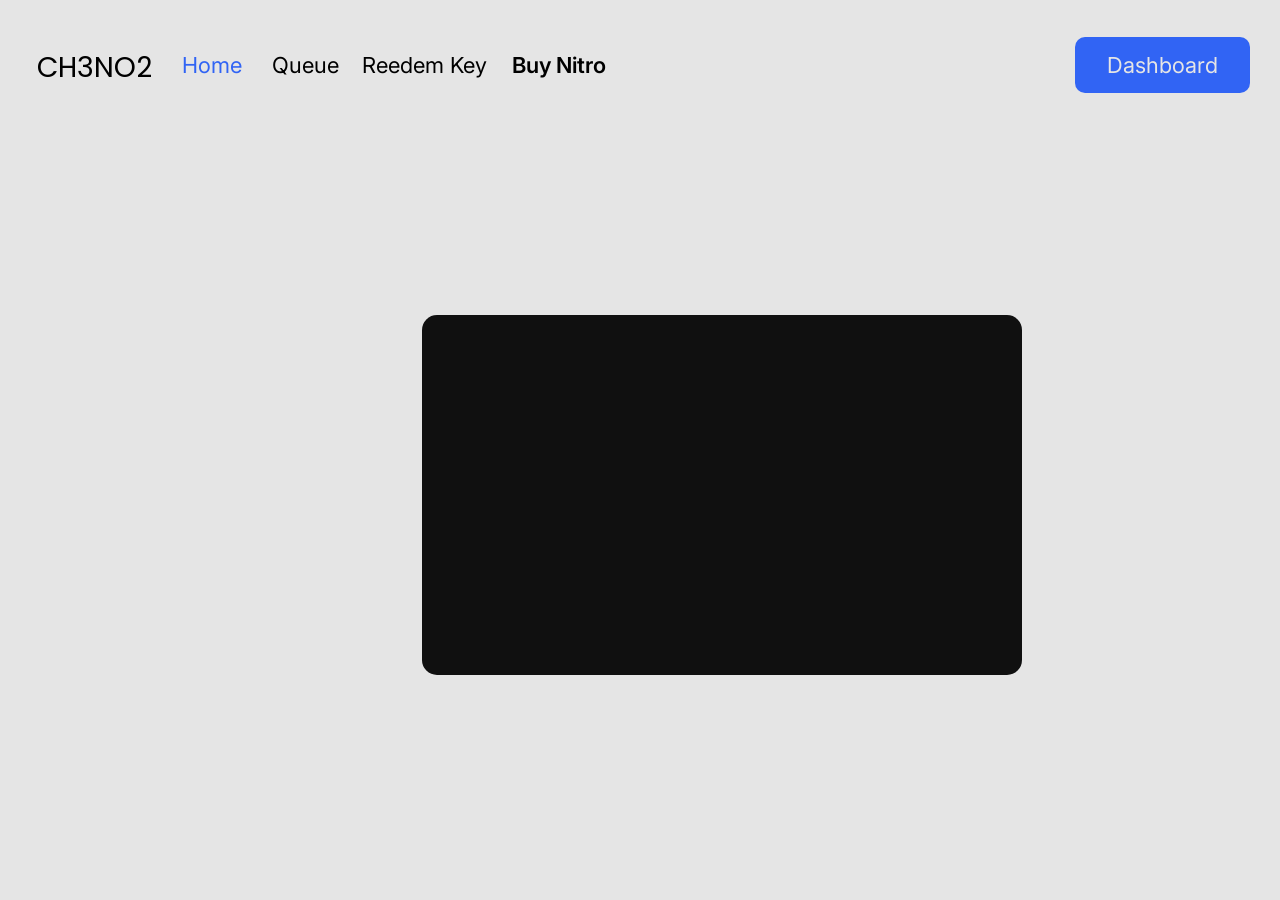
==== buy/buy.html @ 6c066464 "Add files via upload" ====
<!DOCTYPE html>
<html lang="en">
  <head>
    <meta charset="utf-8">
    <meta name="viewport" content="width=device-width, initial-scale=1.0">
    <meta name="description" content="">
    <meta name="author" content="">
    <title>Nitromethane</title>
    <link rel="stylesheet" href="style.css">
   </head>

<body>
    <div>
        <a class="home" href="/nitro/index.html">Home</a>
    </div>
    <div>
        <p class="logo">CH3NO2</p>
    </div>
    </div>
    <a class="login" href="/nitro/dashboard/dashboard.html">Dashboard</a>
    </div>
    <div>
    <a class="redeem" href="/nitro/key/redeem.html">Reedem Key</a>
    <a class="queue" href = "/nitro/queue/queue.html">Queue</a>
    <a class = "buy" href="/nitro/buy/buy.html">Buy Nitro</a>
    </div>
    <div class="key">

    </div>
</body>
</html>
---- buy/style.css ----
@import url('https://fonts.googleapis.com/css2?family=Inter:wght@600&display=swap');
@import url('https://fonts.googleapis.com/css2?family=Inter:wght@600&family=Poppins:wght@600&display=swap');

body {
    background-color: #E5E5E5;
    width:100%;
    margin: 0;
    height:100%
}

.logo {
    font-family: 'Poppins', sans-serif;
    position: absolute;
    top: 4px;
    left: 5px;
    background-color: #e5e5e500; /* Green */
    color: rgb(0, 0, 0);
    text-align: center;
    font-size: 28px;
    border-radius: 10px;
    padding: 15px 32px;
}

.home{
    font-family: 'Inter', sans-serif;
    position: absolute;
    left: 150px;
    top: 37px;
    background-color: #E5E5E5; /* Green */
    color: #3164F4;
    text-align: center;
    font-size: 22px;
    padding: 15px 32px;
    text-decoration: none;
}

.login {
    font-family: 'Inter', sans-serif;
    position: absolute;
    right: 30px;
    top: 37px;
    background-color: #3164F4; /* Green */
    color: #E5E5E5;
    padding: 15px 32px;
    text-align: center;
    font-size: 22px;
    border-radius: 10px;
    text-decoration: none;
}

.redeem {
    font-family: 'Inter', sans-serif;
    position: absolute;
    left: 330px;
    top: 37px;
    background-color: #e5e5e500; /* Green */
    color: #000000;
    text-align: center;
    font-size: 22px;
    padding: 15px 32px;
    text-decoration: none;
}

.queue {
    font-family: 'Inter', sans-serif;
    position: absolute;
    left: 240px;
    top: 37px;
    background-color: #e5e5e500; /* Green */
    color: #000000;
    text-align: center;
    font-size: 22px;
    padding: 15px 32px;
    text-decoration: none;
}

.key {
    font-family: 'Poppins', sans-serif;
    position: absolute;
    font-size: 22px;
    background-color: #101010;
    top: 35%;
    border-radius: 15px;
    left: 33%;
    width: 600px;
    color: #E5E5E5;
    height: 40%;
}

.buy {
    font-family: 'Inter', sans-serif;
    position: absolute;
    left: 480px;
    top: 37px;
    font-weight: 600;
    background-color: #e5e5e500; /* Green */
    color: #000000;
    text-align: center;
    font-size: 22px;
    padding: 15px 32px;
    text-decoration: none;    
}
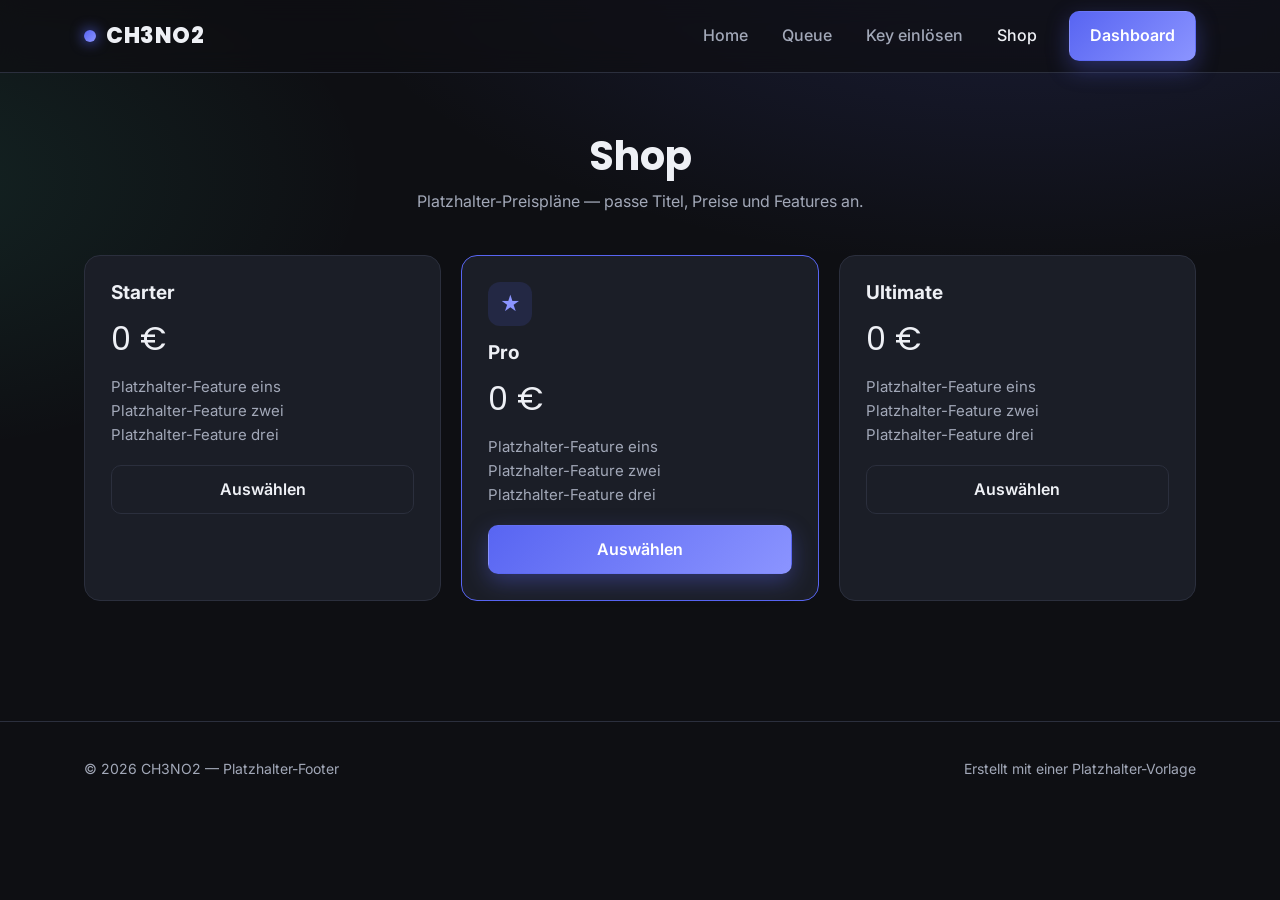
==== commit d43e8d2e: "Redesign site with modern responsive template and placeholder content Replace absolute-positioned pe" ====
--- a/buy/buy.html
+++ b/buy/buy.html
@@ -1,31 +1,62 @@
-<!DOCTYPE html>
-<html lang="en">
-  <head>
-    <meta charset="utf-8">
-    <meta name="viewport" content="width=device-width, initial-scale=1.0">
-    <meta name="description" content="">
-    <meta name="author" content="">
-    <title>Nitromethane</title>
-    <link rel="stylesheet" href="style.css">
-   </head>
-
-<body>
-    <div>
-        <a class="home" href="/nitro/index.html">Home</a>
-    </div>
-    <div>
-        <p class="logo">CH3NO2</p>
-    </div>
-    </div>
-    <a class="login" href="/nitro/dashboard/dashboard.html">Dashboard</a>
-    </div>
-    <div>
-    <a class="redeem" href="/nitro/key/redeem.html">Reedem Key</a>
-    <a class="queue" href = "/nitro/queue/queue.html">Queue</a>
-    <a class = "buy" href="/nitro/buy/buy.html">Buy Nitro</a>
-    </div>
-    <div class="key">
-
-    </div>
-</body>
-</html>
+<!DOCTYPE html>
+<html lang="de">
+<head>
+  <meta charset="utf-8">
+  <meta name="viewport" content="width=device-width, initial-scale=1.0">
+  <meta name="description" content="Platzhalter — Shop.">
+  <title>CH3NO2 — Shop</title>
+  <link rel="stylesheet" href="../style.css">
+</head>
+<body>
+
+  <header class="nav">
+    <div class="nav__inner">
+      <a class="brand" href="../index.html"><span class="brand__dot"></span>CH3NO2</a>
+      <nav class="nav__links">
+        <a href="../index.html">Home</a>
+        <a href="../queue/queue.html">Queue</a>
+        <a href="../key/redeem.html">Key einlösen</a>
+        <a href="../buy/buy.html" class="active">Shop</a>
+      </nav>
+      <a class="btn btn--primary" href="../dashboard/dashboard.html">Dashboard</a>
+    </div>
+  </header>
+
+  <main class="container" style="padding-top:60px; padding-bottom:60px;">
+    <div class="section__head">
+      <h2>Shop</h2>
+      <p>Platzhalter-Preispläne — passe Titel, Preise und Features an.</p>
+    </div>
+
+    <div class="grid">
+      <article class="card">
+        <h3>Starter</h3>
+        <p style="font-family:'Poppins',sans-serif;font-size:32px;color:var(--text);margin:10px 0;">0 €</p>
+        <p>Platzhalter-Feature eins<br>Platzhalter-Feature zwei<br>Platzhalter-Feature drei</p>
+        <a class="btn btn--ghost" href="#" style="width:100%;margin-top:18px;">Auswählen</a>
+      </article>
+      <article class="card" style="border-color:var(--brand);">
+        <div class="card__icon">★</div>
+        <h3>Pro</h3>
+        <p style="font-family:'Poppins',sans-serif;font-size:32px;color:var(--text);margin:10px 0;">0 €</p>
+        <p>Platzhalter-Feature eins<br>Platzhalter-Feature zwei<br>Platzhalter-Feature drei</p>
+        <a class="btn btn--primary" href="#" style="width:100%;margin-top:18px;">Auswählen</a>
+      </article>
+      <article class="card">
+        <h3>Ultimate</h3>
+        <p style="font-family:'Poppins',sans-serif;font-size:32px;color:var(--text);margin:10px 0;">0 €</p>
+        <p>Platzhalter-Feature eins<br>Platzhalter-Feature zwei<br>Platzhalter-Feature drei</p>
+        <a class="btn btn--ghost" href="#" style="width:100%;margin-top:18px;">Auswählen</a>
+      </article>
+    </div>
+  </main>
+
+  <footer class="footer">
+    <div class="container footer__inner">
+      <span>© 2026 CH3NO2 — Platzhalter-Footer</span>
+      <span>Erstellt mit einer Platzhalter-Vorlage</span>
+    </div>
+  </footer>
+
+</body>
+</html>
--- a/style.css
+++ b/style.css
@@ -0,0 +1,411 @@
+/* ===========================================================
+   Shared stylesheet — modern, responsive template
+   Placeholder content only. No credential collection.
+   =========================================================== */
+
+@import url('https://fonts.googleapis.com/css2?family=Inter:wght@400;500;600;700&family=Poppins:wght@600;700;800&display=swap');
+
+:root {
+  --bg: #0e0f13;
+  --bg-soft: #15171f;
+  --surface: #1b1e27;
+  --surface-2: #222634;
+  --border: #2b2f3d;
+  --text: #eef0f5;
+  --text-muted: #a2a8b8;
+  --brand: #5865f2;
+  --brand-2: #8b94ff;
+  --brand-soft: rgba(88, 101, 242, 0.14);
+  --accent: #46e5b7;
+  --danger: #f45b69;
+  --radius: 16px;
+  --radius-sm: 10px;
+  --shadow: 0 18px 40px rgba(0, 0, 0, 0.45);
+  --maxw: 1160px;
+}
+
+* { box-sizing: border-box; }
+
+html { scroll-behavior: smooth; }
+
+body {
+  margin: 0;
+  min-height: 100vh;
+  background:
+    radial-gradient(1200px 600px at 80% -10%, rgba(88, 101, 242, 0.18), transparent 60%),
+    radial-gradient(900px 500px at -10% 20%, rgba(70, 229, 183, 0.10), transparent 55%),
+    var(--bg);
+  color: var(--text);
+  font-family: 'Inter', system-ui, -apple-system, Segoe UI, Roboto, sans-serif;
+  line-height: 1.6;
+}
+
+a { color: inherit; text-decoration: none; }
+
+h1, h2, h3 { font-family: 'Poppins', sans-serif; line-height: 1.15; margin: 0; }
+
+.container {
+  width: 100%;
+  max-width: var(--maxw);
+  margin: 0 auto;
+  padding: 0 24px;
+}
+
+/* ---------- Navbar ---------- */
+.nav {
+  position: sticky;
+  top: 0;
+  z-index: 50;
+  backdrop-filter: blur(12px);
+  background: rgba(14, 15, 19, 0.72);
+  border-bottom: 1px solid var(--border);
+}
+
+.nav__inner {
+  display: flex;
+  align-items: center;
+  gap: 18px;
+  height: 72px;
+  max-width: var(--maxw);
+  margin: 0 auto;
+  padding: 0 24px;
+}
+
+.brand {
+  font-family: 'Poppins', sans-serif;
+  font-weight: 800;
+  font-size: 22px;
+  letter-spacing: 0.5px;
+  display: flex;
+  align-items: center;
+  gap: 10px;
+}
+
+.brand__dot {
+  width: 12px; height: 12px;
+  border-radius: 50%;
+  background: linear-gradient(135deg, var(--brand), var(--brand-2));
+  box-shadow: 0 0 14px var(--brand);
+}
+
+.nav__links {
+  display: flex;
+  align-items: center;
+  gap: 6px;
+  margin-left: auto;
+  flex-wrap: wrap;
+}
+
+.nav__links a {
+  padding: 9px 14px;
+  border-radius: var(--radius-sm);
+  font-weight: 500;
+  color: var(--text-muted);
+  transition: color .18s, background .18s;
+}
+
+.nav__links a:hover { color: var(--text); background: var(--brand-soft); }
+.nav__links a.active { color: var(--text); }
+
+.btn {
+  display: inline-flex;
+  align-items: center;
+  justify-content: center;
+  gap: 8px;
+  padding: 11px 20px;
+  border-radius: var(--radius-sm);
+  font-weight: 600;
+  font-family: 'Inter', sans-serif;
+  cursor: pointer;
+  border: 1px solid transparent;
+  transition: transform .15s ease, box-shadow .2s ease, background .2s ease;
+}
+
+.btn--primary {
+  background: linear-gradient(135deg, var(--brand), var(--brand-2));
+  color: #fff;
+  box-shadow: 0 8px 22px rgba(88, 101, 242, 0.35);
+}
+.btn--primary:hover { transform: translateY(-2px); box-shadow: 0 12px 28px rgba(88, 101, 242, 0.5); }
+
+.btn--ghost {
+  background: var(--surface);
+  border-color: var(--border);
+  color: var(--text);
+}
+.btn--ghost:hover { background: var(--surface-2); transform: translateY(-2px); }
+
+/* ---------- Hero ---------- */
+.hero {
+  display: grid;
+  grid-template-columns: 1.1fr 0.9fr;
+  align-items: center;
+  gap: 40px;
+  padding: 80px 0 64px;
+}
+
+.hero__badge {
+  display: inline-flex;
+  align-items: center;
+  gap: 8px;
+  padding: 6px 14px;
+  border-radius: 999px;
+  background: var(--brand-soft);
+  border: 1px solid var(--border);
+  color: var(--brand-2);
+  font-size: 13px;
+  font-weight: 600;
+  margin-bottom: 20px;
+}
+
+.hero h1 {
+  font-size: clamp(36px, 6vw, 60px);
+  font-weight: 800;
+  margin-bottom: 18px;
+}
+.hero h1 .grad {
+  background: linear-gradient(135deg, var(--brand-2), var(--accent));
+  -webkit-background-clip: text;
+  background-clip: text;
+  color: transparent;
+}
+
+.hero p.lead {
+  color: var(--text-muted);
+  font-size: 18px;
+  max-width: 48ch;
+  margin: 0 0 28px;
+}
+
+.hero__cta { display: flex; gap: 14px; flex-wrap: wrap; }
+
+.hero__art {
+  display: flex;
+  justify-content: center;
+}
+.hero__art img {
+  width: 100%;
+  max-width: 340px;
+  height: auto;
+  filter: drop-shadow(0 24px 40px rgba(0, 0, 0, 0.5));
+  animation: float 6s ease-in-out infinite;
+}
+
+@keyframes float {
+  0%, 100% { transform: translateY(0); }
+  50% { transform: translateY(-16px); }
+}
+
+/* ---------- Section ---------- */
+.section { padding: 56px 0; }
+.section__head { text-align: center; margin-bottom: 40px; }
+.section__head h2 { font-size: clamp(28px, 4vw, 40px); margin-bottom: 10px; }
+.section__head p { color: var(--text-muted); margin: 0; }
+
+/* ---------- Cards grid ---------- */
+.grid {
+  display: grid;
+  grid-template-columns: repeat(auto-fit, minmax(240px, 1fr));
+  gap: 20px;
+}
+
+.card {
+  background: var(--surface);
+  border: 1px solid var(--border);
+  border-radius: var(--radius);
+  padding: 26px;
+  transition: transform .18s ease, border-color .18s ease;
+}
+.card:hover { transform: translateY(-4px); border-color: var(--brand); }
+.card h3 { font-size: 19px; margin-bottom: 10px; font-family: 'Inter', sans-serif; font-weight: 700; }
+.card p { color: var(--text-muted); margin: 0; font-size: 15px; }
+
+.card__icon {
+  width: 44px; height: 44px;
+  display: grid; place-items: center;
+  border-radius: 12px;
+  background: var(--brand-soft);
+  color: var(--brand-2);
+  font-size: 20px;
+  margin-bottom: 16px;
+}
+
+/* ---------- Vouches ---------- */
+.vouch {
+  background: var(--surface);
+  border: 1px solid var(--border);
+  border-radius: var(--radius);
+  padding: 22px;
+  display: flex;
+  flex-direction: column;
+  gap: 14px;
+}
+.vouch__top { display: flex; align-items: center; gap: 12px; }
+.vouch__avatar {
+  width: 42px; height: 42px; border-radius: 50%;
+  background: linear-gradient(135deg, var(--brand), var(--accent));
+  display: grid; place-items: center; font-weight: 700; color: #fff;
+}
+.vouch__name { font-weight: 600; }
+.vouch__role { color: var(--text-muted); font-size: 13px; }
+.vouch p { color: var(--text-muted); margin: 0; font-size: 15px; }
+.vouch img { width: 100%; border-radius: 12px; border: 1px solid var(--border); }
+.stars { color: #f7c948; letter-spacing: 2px; }
+
+/* ---------- Panel / forms ---------- */
+.panel {
+  max-width: 720px;
+  margin: 0 auto;
+  background: var(--surface);
+  border: 1px solid var(--border);
+  border-radius: var(--radius);
+  padding: 36px;
+  box-shadow: var(--shadow);
+}
+.panel--narrow { max-width: 520px; }
+
+.field { margin-bottom: 20px; }
+.field label {
+  display: block;
+  font-size: 14px;
+  font-weight: 600;
+  margin-bottom: 8px;
+  color: var(--text-muted);
+}
+.field input,
+.field select {
+  width: 100%;
+  padding: 13px 15px;
+  border-radius: var(--radius-sm);
+  border: 1px solid var(--border);
+  background: var(--bg-soft);
+  color: var(--text);
+  font-family: inherit;
+  font-size: 15px;
+  transition: border-color .18s, box-shadow .18s;
+}
+.field input::placeholder { color: #6b7180; }
+.field input:focus,
+.field select:focus {
+  outline: none;
+  border-color: var(--brand);
+  box-shadow: 0 0 0 3px var(--brand-soft);
+}
+
+.panel__links {
+  display: flex;
+  flex-wrap: wrap;
+  gap: 18px;
+  margin-top: 22px;
+  padding-top: 20px;
+  border-top: 1px solid var(--border);
+}
+.panel__links a { color: var(--brand-2); font-weight: 500; font-size: 14px; }
+.panel__links a:hover { text-decoration: underline; }
+
+/* ---------- Queue / status ---------- */
+.status-grid {
+  display: grid;
+  grid-template-columns: 1fr 1.4fr;
+  gap: 20px;
+}
+.status-card {
+  background: var(--surface);
+  border: 1px solid var(--border);
+  border-radius: var(--radius);
+  padding: 26px;
+}
+.status-card h3 { margin-bottom: 18px; font-family: 'Inter', sans-serif; font-weight: 700; }
+
+.status-row {
+  display: flex;
+  justify-content: space-between;
+  align-items: center;
+  padding: 14px 0;
+  border-bottom: 1px solid var(--border);
+}
+.status-row:last-child { border-bottom: none; }
+.status-row .muted { color: var(--text-muted); font-size: 13px; }
+
+.pill {
+  display: inline-flex;
+  align-items: center;
+  gap: 7px;
+  padding: 4px 12px;
+  border-radius: 999px;
+  font-size: 13px;
+  font-weight: 600;
+}
+.pill--ok { background: rgba(70, 229, 183, 0.14); color: var(--accent); }
+.pill--idle { background: rgba(162, 168, 184, 0.14); color: var(--text-muted); }
+
+/* ---------- Footer ---------- */
+.footer {
+  border-top: 1px solid var(--border);
+  margin-top: 60px;
+  padding: 36px 0;
+  color: var(--text-muted);
+  font-size: 14px;
+}
+.footer__inner {
+  display: flex;
+  justify-content: space-between;
+  align-items: center;
+  gap: 16px;
+  flex-wrap: wrap;
+}
+
+/* ---------- Dashboard layout ---------- */
+.dash { display: flex; min-height: 100vh; }
+.sidebar {
+  width: 250px;
+  flex-shrink: 0;
+  background: var(--bg-soft);
+  border-right: 1px solid var(--border);
+  padding: 26px 16px;
+  position: sticky;
+  top: 0;
+  height: 100vh;
+}
+.sidebar .brand { padding: 0 10px 24px; }
+.sidebar nav { display: flex; flex-direction: column; gap: 4px; }
+.sidebar nav a {
+  padding: 11px 14px;
+  border-radius: var(--radius-sm);
+  color: var(--text-muted);
+  font-weight: 500;
+  transition: background .15s, color .15s;
+}
+.sidebar nav a:hover, .sidebar nav a.active { background: var(--brand-soft); color: var(--text); }
+
+.dash__main { flex: 1; padding: 40px; }
+.dash__main h1 { font-size: 30px; margin-bottom: 6px; }
+.dash__main .sub { color: var(--text-muted); margin-bottom: 30px; }
+
+.stat-grid {
+  display: grid;
+  grid-template-columns: repeat(auto-fit, minmax(200px, 1fr));
+  gap: 18px;
+}
+.stat {
+  background: var(--surface);
+  border: 1px solid var(--border);
+  border-radius: var(--radius);
+  padding: 22px;
+}
+.stat .label { color: var(--text-muted); font-size: 14px; }
+.stat .value { font-family: 'Poppins', sans-serif; font-size: 30px; font-weight: 700; margin-top: 6px; }
+
+/* ---------- Responsive ---------- */
+@media (max-width: 860px) {
+  .hero { grid-template-columns: 1fr; text-align: center; padding-top: 48px; }
+  .hero__cta { justify-content: center; }
+  .hero p.lead { margin-left: auto; margin-right: auto; }
+  .hero__art { order: -1; }
+  .status-grid { grid-template-columns: 1fr; }
+  .nav__links { display: none; }
+  .nav__links.show { display: flex; }
+  .dash { flex-direction: column; }
+  .sidebar { width: 100%; height: auto; position: static; border-right: none; border-bottom: 1px solid var(--border); }
+  .sidebar nav { flex-direction: row; flex-wrap: wrap; }
+}
